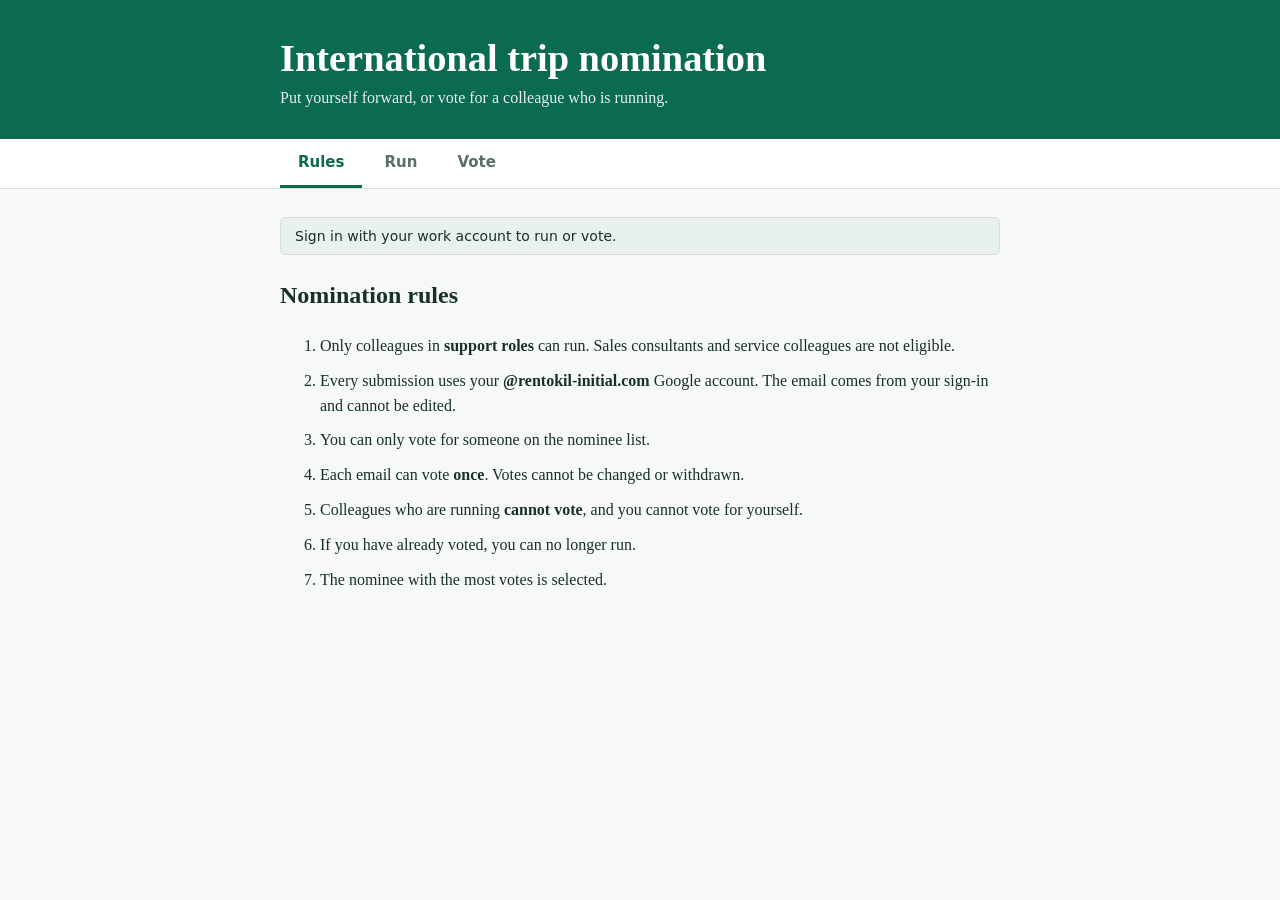
==== index.html @ f0e13e38 "Initial SetUp" ====
<!DOCTYPE html>
<html lang="en">
<head>
<meta charset="utf-8">
<meta name="viewport" content="width=device-width, initial-scale=1">
<title>International Trip Nomination</title>
<link rel="stylesheet" href="styles.css">
<script src="https://accounts.google.com/gsi/client" async defer></script>
</head>
<body>
<header><div class="wrap">
  <h1>International trip nomination</h1>
  <p>Put yourself forward, or vote for a colleague who is running.</p>
</div></header>

<nav><div class="wrap" role="tablist">
  <button role="tab" aria-selected="true" data-tab="rules">Rules</button>
  <button role="tab" aria-selected="false" data-tab="run">Run</button>
  <button role="tab" aria-selected="false" data-tab="vote">Vote</button>
</div></nav>

<main><div class="wrap">
  <div class="who" id="who">
    <span id="who-text">Sign in with your work account to run or vote.</span>
    <div id="g-btn"></div>
  </div>

  <section id="rules" class="on">
    <h2>Nomination rules</h2>
    <ol>
      <li>Only colleagues in <strong>support roles</strong> can run. Sales consultants and service colleagues are not eligible.</li>
      <li>Every submission uses your <strong>@rentokil-initial.com</strong> Google account. The email comes from your sign-in and cannot be edited.</li>
      <li>You can only vote for someone on the nominee list.</li>
      <li>Each email can vote <strong>once</strong>. Votes cannot be changed or withdrawn.</li>
      <li>Colleagues who are running <strong>cannot vote</strong>, and you cannot vote for yourself.</li>
      <li>If you have already voted, you can no longer run.</li>
      <li>The nominee with the most votes is selected.</li>
    </ol>
  </section>

  <section id="run">
    <h2>Run for nomination</h2>
    <label for="r-dept">Department</label>
    <input id="r-dept" maxlength="120">
    <label for="r-name">Full name</label>
    <input id="r-name" autocomplete="name" maxlength="120">
    <label for="r-email">Work email</label>
    <input id="r-email" readonly>
    <button class="go" id="run-go" disabled>Enter nomination</button>
    <div class="msg" id="run-msg" role="status"></div>
  </section>

  <section id="vote">
    <h2>Vote for a nominee</h2>
    <label for="v-name">Your full name</label>
    <input id="v-name" autocomplete="name" maxlength="120">
    <label for="v-email">Your work email</label>
    <input id="v-email" readonly>
    <label for="v-target">Work email of your nominee</label>
    <input id="v-target" type="email" list="nominees" placeholder="name@rentokil-initial.com" autocomplete="off">
    <datalist id="nominees"></datalist>
    <div class="hint" id="count"></div>
    <button class="go" id="vote-go" disabled>Cast vote</button>
    <div class="msg" id="vote-msg" role="status"></div>
  </section>
</div></main>

<script src="config.js"></script>
<script src="app.js"></script>
</body>
</html>
---- styles.css ----
:root{--ink:#16302b;--muted:#5b6f6a;--paper:#f7f9f6;--card:#fff;--line:#d5ded9;--brand:#0b6b4f;--brand-d:#084c38;--err:#a3281f}
*{box-sizing:border-box}
body{margin:0;font:16px/1.55 Georgia,'Times New Roman',serif;color:var(--ink);background:var(--paper)}
header{background:var(--brand);color:#fff;padding:36px 20px 28px}
.wrap{max-width:720px;margin:0 auto}
h1{margin:0 0 6px;font-size:clamp(1.7rem,5vw,2.4rem);line-height:1.15}
header p{margin:0;opacity:.9}
nav{border-bottom:1px solid var(--line);background:var(--card)}
nav .wrap{display:flex;gap:4px}
nav button{font:600 15px system-ui,sans-serif;padding:14px 18px;border:0;background:none;color:var(--muted);cursor:pointer;border-bottom:3px solid transparent}
nav button[aria-selected=true]{color:var(--brand);border-color:var(--brand)}
button:focus-visible,input:focus-visible,.go:focus-visible{outline:3px solid #f2b705;outline-offset:2px}
main{padding:28px 20px 60px}
section{display:none}section.on{display:block}
.who{font:14px system-ui,sans-serif;background:#e9f1ed;border:1px solid var(--line);padding:10px 14px;border-radius:6px;margin-bottom:22px;display:flex;gap:14px;align-items:center;justify-content:space-between;flex-wrap:wrap}
label{display:block;font:600 14px system-ui,sans-serif;margin:16px 0 6px}
input{width:100%;padding:11px 12px;font:16px system-ui,sans-serif;border:1px solid #9db0a9;border-radius:6px;background:#fff}
input[readonly]{background:#eef2ef;color:var(--muted)}
.go{margin-top:22px;font:600 16px system-ui,sans-serif;padding:12px 22px;border:0;border-radius:6px;background:var(--brand);color:#fff;cursor:pointer}
.go:hover{background:var(--brand-d)}.go:disabled{background:#9db0a9;cursor:not-allowed}
.msg{margin-top:16px;padding:12px 14px;border-radius:6px;font:15px system-ui,sans-serif;display:none}
.msg.err{display:block;background:#fbeceb;color:var(--err);border:1px solid #e6b6b2}
.msg.ok{display:block;background:#e6f3ec;color:var(--brand);border:1px solid #a9d3bd}
h2{margin-top:0}ol li{margin-bottom:10px}
.hint{font:13px system-ui,sans-serif;color:var(--muted);margin-top:4px}
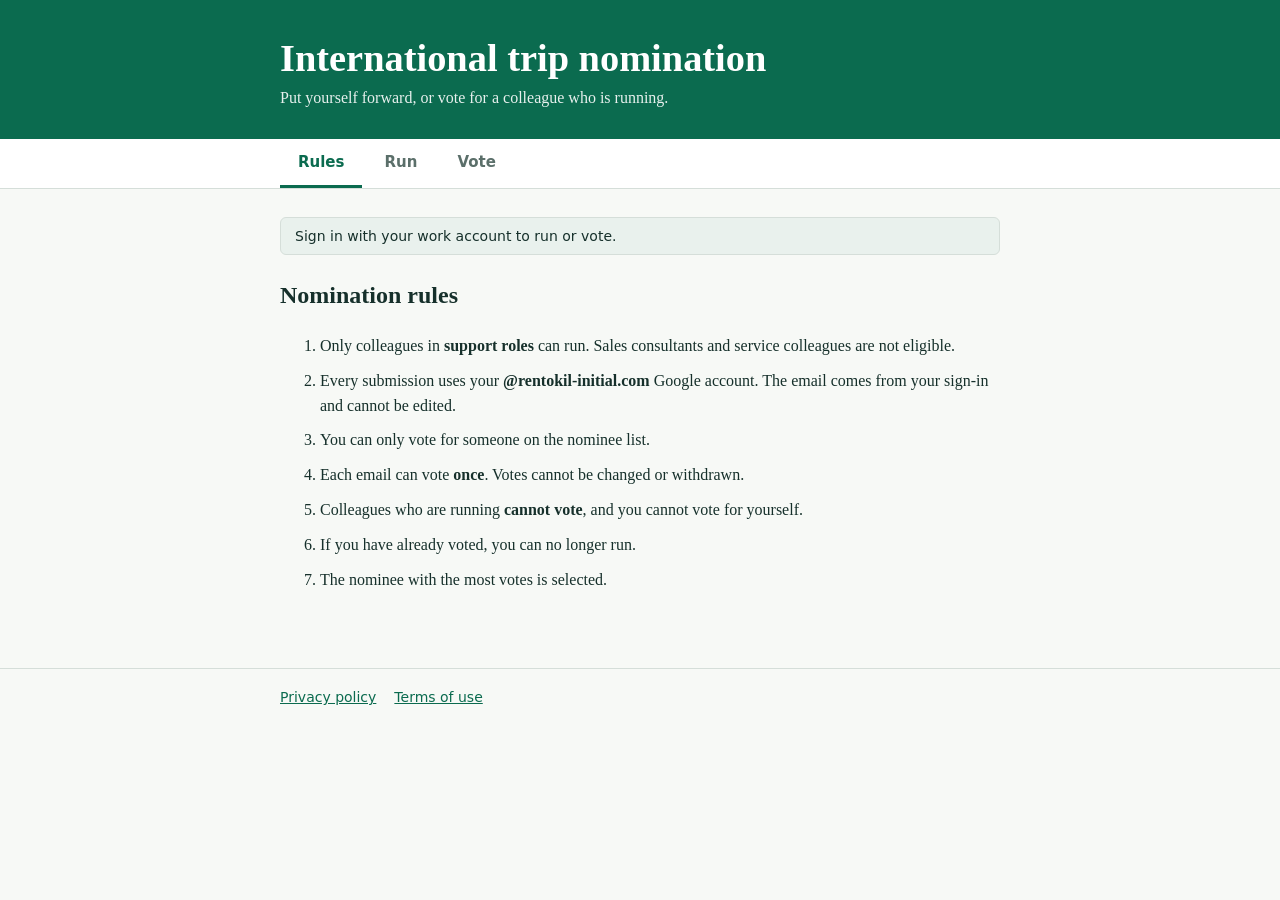
==== commit 4c98944d: "privacy and terms updates" ====
--- a/index.html
+++ b/index.html
@@ -65,6 +65,8 @@
   </section>
 </div></main>
 
+<footer><div class="wrap"><a href="privacy.html">Privacy policy</a><a href="terms.html">Terms of use</a></div></footer>
+
 <script src="config.js"></script>
 <script src="app.js"></script>
 </body>
--- a/styles.css
+++ b/styles.css
@@ -23,3 +23,9 @@
 .msg.ok{display:block;background:#e6f3ec;color:var(--brand);border:1px solid #a9d3bd}
 h2{margin-top:0}ol li{margin-bottom:10px}
 .hint{font:13px system-ui,sans-serif;color:var(--muted);margin-top:4px}
+footer{border-top:1px solid var(--line);padding:20px;font:14px system-ui,sans-serif;color:var(--muted)}
+footer .wrap{display:flex;gap:18px;flex-wrap:wrap}
+footer a,.back{color:var(--brand)}
+.doc h2{margin-top:32px;font-size:1.2rem}
+.doc p,.doc li{max-width:68ch}
+.updated{font:13px system-ui,sans-serif;color:var(--muted)}
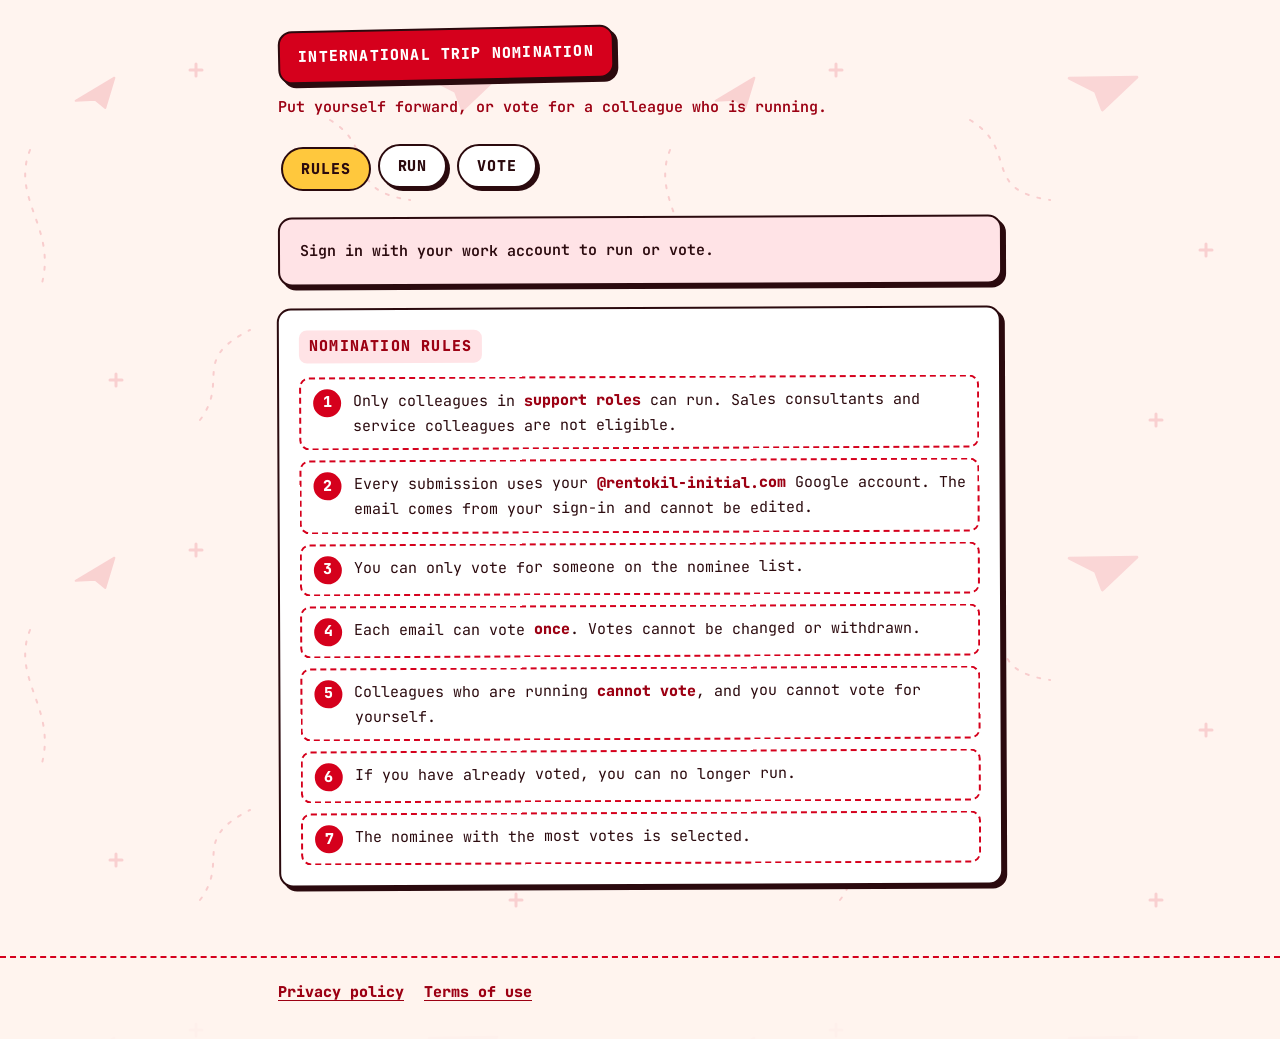
==== commit 56fcc5df: "enhancements" ====
--- a/index.html
+++ b/index.html
@@ -4,6 +4,7 @@
 <meta charset="utf-8">
 <meta name="viewport" content="width=device-width, initial-scale=1">
 <title>International Trip Nomination</title>
+<link rel="preconnect" href="https://fonts.googleapis.com"><link rel="preconnect" href="https://fonts.gstatic.com" crossorigin><link href="https://fonts.googleapis.com/css2?family=JetBrains+Mono:wght@400;600;800\&display=swap" rel="stylesheet">
 <link rel="stylesheet" href="styles.css">
 <script src="https://accounts.google.com/gsi/client" async defer></script>
 </head>
@@ -20,25 +21,25 @@
 </div></nav>
 
 <main><div class="wrap">
-  <div class="who" id="who">
+  <div class="card who">
     <span id="who-text">Sign in with your work account to run or vote.</span>
     <div id="g-btn"></div>
   </div>
 
-  <section id="rules" class="on">
+  <section id="rules" class="on"><div class="card">
     <h2>Nomination rules</h2>
     <ol>
-      <li>Only colleagues in <strong>support roles</strong> can run. Sales consultants and service colleagues are not eligible.</li>
-      <li>Every submission uses your <strong>@rentokil-initial.com</strong> Google account. The email comes from your sign-in and cannot be edited.</li>
-      <li>You can only vote for someone on the nominee list.</li>
-      <li>Each email can vote <strong>once</strong>. Votes cannot be changed or withdrawn.</li>
-      <li>Colleagues who are running <strong>cannot vote</strong>, and you cannot vote for yourself.</li>
-      <li>If you have already voted, you can no longer run.</li>
-      <li>The nominee with the most votes is selected.</li>
+      <li><span>Only colleagues in <strong>support roles</strong> can run. Sales consultants and service colleagues are not eligible.</span></li>
+      <li><span>Every submission uses your <strong>@rentokil-initial.com</strong> Google account. The email comes from your sign-in and cannot be edited.</span></li>
+      <li><span>You can only vote for someone on the nominee list.</span></li>
+      <li><span>Each email can vote <strong>once</strong>. Votes cannot be changed or withdrawn.</span></li>
+      <li><span>Colleagues who are running <strong>cannot vote</strong>, and you cannot vote for yourself.</span></li>
+      <li><span>If you have already voted, you can no longer run.</span></li>
+      <li><span>The nominee with the most votes is selected.</span></li>
     </ol>
-  </section>
+  </div></section>
 
-  <section id="run">
+  <section id="run"><div class="card">
     <h2>Run for nomination</h2>
     <label for="r-dept">Department</label>
     <input id="r-dept" maxlength="120">
@@ -48,21 +49,23 @@
     <input id="r-email" readonly>
     <button class="go" id="run-go" disabled>Enter nomination</button>
     <div class="msg" id="run-msg" role="status"></div>
-  </section>
+  </div></section>
 
-  <section id="vote">
+  <section id="vote"><div class="card">
     <h2>Vote for a nominee</h2>
     <label for="v-name">Your full name</label>
     <input id="v-name" autocomplete="name" maxlength="120">
     <label for="v-email">Your work email</label>
     <input id="v-email" readonly>
-    <label for="v-target">Work email of your nominee</label>
-    <input id="v-target" type="email" list="nominees" placeholder="name@rentokil-initial.com" autocomplete="off">
-    <datalist id="nominees"></datalist>
+    <label for="v-target">Nominee work email</label>
+    <div class="pick">
+      <input id="v-target" type="email" placeholder="Type a name or email" autocomplete="off" role="combobox" aria-expanded="false" aria-controls="sugg">
+      <div class="sugg" id="sugg" role="listbox" hidden></div>
+    </div>
     <div class="hint" id="count"></div>
     <button class="go" id="vote-go" disabled>Cast vote</button>
     <div class="msg" id="vote-msg" role="status"></div>
-  </section>
+  </div></section>
 </div></main>
 
 <footer><div class="wrap"><a href="privacy.html">Privacy policy</a><a href="terms.html">Terms of use</a></div></footer>
--- a/styles.css
+++ b/styles.css
@@ -1,31 +1,81 @@
-:root{--ink:#16302b;--muted:#5b6f6a;--paper:#f7f9f6;--card:#fff;--line:#d5ded9;--brand:#0b6b4f;--brand-d:#084c38;--err:#a3281f}
+/* Single font, single size. Contrast comes from weight, colour, fills, borders and shadows. */
+:root{
+  --red:#d5001c; --red-d:#9c0013; --tint:#ffe3e6; --paper:#fff4ef; --card:#fff;
+  --ink:#2b0a0e; --muted:#7a4f55; --line:#2b0a0e; --ok:#14683a; --gold:#ffc83d;
+  --r:14px; --shadow:4px 4px 0 var(--ink);
+}
 *{box-sizing:border-box}
-body{margin:0;font:16px/1.55 Georgia,'Times New Roman',serif;color:var(--ink);background:var(--paper)}
-header{background:var(--brand);color:#fff;padding:36px 20px 28px}
-.wrap{max-width:720px;margin:0 auto}
-h1{margin:0 0 6px;font-size:clamp(1.7rem,5vw,2.4rem);line-height:1.15}
-header p{margin:0;opacity:.9}
-nav{border-bottom:1px solid var(--line);background:var(--card)}
-nav .wrap{display:flex;gap:4px}
-nav button{font:600 15px system-ui,sans-serif;padding:14px 18px;border:0;background:none;color:var(--muted);cursor:pointer;border-bottom:3px solid transparent}
-nav button[aria-selected=true]{color:var(--brand);border-color:var(--brand)}
-button:focus-visible,input:focus-visible,.go:focus-visible{outline:3px solid #f2b705;outline-offset:2px}
-main{padding:28px 20px 60px}
+html{font-size:15px}
+body{margin:0;font-family:'JetBrains Mono',ui-monospace,Menlo,Consolas,monospace;font-size:1rem;line-height:1.65;color:var(--ink);
+  background:var(--paper) url(sky.svg) 0 0/640px 480px repeat}
+h1,h2,h3,p,ol,ul{font-size:1rem;margin:0}
+.wrap{max-width:760px;margin:0 auto;padding:0 18px}
+
+/* Header */
+header{padding:28px 0 8px}
+header h1{display:inline-block;background:var(--red);color:#fff;font-weight:800;text-transform:uppercase;letter-spacing:.08em;
+  padding:12px 18px;border:2px solid var(--ink);border-radius:var(--r);box-shadow:var(--shadow);transform:rotate(-1.2deg)}
+header p{margin-top:14px;font-weight:600;color:var(--red-d)}
+
+/* Tabs */
+nav{padding:16px 0}
+nav .wrap{display:flex;gap:10px;overflow-x:auto;padding-bottom:6px}
+nav button{font:inherit;font-weight:800;text-transform:uppercase;letter-spacing:.06em;white-space:nowrap;min-height:44px;
+  padding:8px 18px;border:2px solid var(--ink);border-radius:999px;background:var(--card);color:var(--ink);cursor:pointer;box-shadow:3px 3px 0 var(--ink);transition:transform .1s,box-shadow .1s}
+nav button:hover{transform:translate(-1px,-1px)}
+nav button[aria-selected=true]{background:var(--gold);transform:translate(3px,3px);box-shadow:none}
+
+/* Cards */
+main{padding:6px 0 48px}
+.card{background:var(--card);border:2px solid var(--ink);border-radius:var(--r);box-shadow:var(--shadow);padding:20px;margin-bottom:22px}
+.card:nth-of-type(odd){transform:rotate(-.25deg)}
+.card:nth-of-type(even){transform:rotate(.25deg)}
+.card h2{display:inline-block;background:var(--tint);color:var(--red-d);font-weight:800;text-transform:uppercase;letter-spacing:.08em;padding:4px 10px;border-radius:8px;margin-bottom:14px}
+.who{display:flex;gap:14px;align-items:center;justify-content:space-between;flex-wrap:wrap;background:var(--tint);font-weight:600}
 section{display:none}section.on{display:block}
-.who{font:14px system-ui,sans-serif;background:#e9f1ed;border:1px solid var(--line);padding:10px 14px;border-radius:6px;margin-bottom:22px;display:flex;gap:14px;align-items:center;justify-content:space-between;flex-wrap:wrap}
-label{display:block;font:600 14px system-ui,sans-serif;margin:16px 0 6px}
-input{width:100%;padding:11px 12px;font:16px system-ui,sans-serif;border:1px solid #9db0a9;border-radius:6px;background:#fff}
-input[readonly]{background:#eef2ef;color:var(--muted)}
-.go{margin-top:22px;font:600 16px system-ui,sans-serif;padding:12px 22px;border:0;border-radius:6px;background:var(--brand);color:#fff;cursor:pointer}
-.go:hover{background:var(--brand-d)}.go:disabled{background:#9db0a9;cursor:not-allowed}
-.msg{margin-top:16px;padding:12px 14px;border-radius:6px;font:15px system-ui,sans-serif;display:none}
-.msg.err{display:block;background:#fbeceb;color:var(--err);border:1px solid #e6b6b2}
-.msg.ok{display:block;background:#e6f3ec;color:var(--brand);border:1px solid #a9d3bd}
-h2{margin-top:0}ol li{margin-bottom:10px}
-.hint{font:13px system-ui,sans-serif;color:var(--muted);margin-top:4px}
-footer{border-top:1px solid var(--line);padding:20px;font:14px system-ui,sans-serif;color:var(--muted)}
-footer .wrap{display:flex;gap:18px;flex-wrap:wrap}
-footer a,.back{color:var(--brand)}
-.doc h2{margin-top:32px;font-size:1.2rem}
-.doc p,.doc li{max-width:68ch}
-.updated{font:13px system-ui,sans-serif;color:var(--muted)}
+ol{padding-left:0;list-style:none;counter-item:rules;display:grid;gap:10px}
+ol li{counter-increment:rules;display:flex;gap:12px;align-items:flex-start;padding:10px 12px;border:2px dashed var(--red);border-radius:10px}
+ol li::before{content:counter(rules);flex:none;display:grid;place-items:center;width:28px;height:28px;border-radius:50%;background:var(--red);color:#fff;font-weight:800}
+strong{font-weight:800;color:var(--red-d)}
+a{color:var(--red-d);font-weight:800;text-underline-offset:3px}
+
+/* Forms */
+label{display:block;font-weight:800;text-transform:uppercase;letter-spacing:.06em;color:var(--red-d);margin:16px 0 6px}
+input{width:100%;min-height:46px;padding:10px 12px;font:inherit;color:var(--ink);background:#fff;border:2px solid var(--ink);border-radius:10px}
+input::placeholder{color:#b08a8f}
+input[readonly]{background:var(--tint);color:var(--muted);font-weight:600}
+input:focus-visible,button:focus-visible,a:focus-visible{outline:3px solid var(--gold);outline-offset:2px;box-shadow:0 0 0 5px var(--ink)}
+.hint{color:var(--muted);margin-top:6px}
+
+/* Primary button: filled red, high contrast against the cream page */
+.go{margin-top:22px;width:100%;min-height:50px;font:inherit;font-weight:800;text-transform:uppercase;letter-spacing:.08em;
+  padding:12px 22px;border:2px solid var(--ink);border-radius:12px;background:var(--red);color:#fff;cursor:pointer;box-shadow:var(--shadow);transition:transform .1s,box-shadow .1s}
+.go:hover:not(:disabled){background:var(--red-d);transform:translate(-1px,-1px)}
+.go:active:not(:disabled){transform:translate(4px,4px);box-shadow:none}
+.go:disabled{background:#e6d3d5;color:#8d7074;border-style:dashed;box-shadow:none;cursor:not-allowed}
+@media(min-width:560px){.go{width:auto}}
+
+/* Messages */
+.msg{margin-top:16px;padding:12px 14px;border:2px solid var(--ink);border-radius:10px;font-weight:600;display:none}
+.msg.err{display:block;background:#ffd9dd;color:var(--red-d)}
+.msg.ok{display:block;background:#d9f5e3;color:var(--ok)}
+
+/* Nominee suggestions */
+.pick{position:relative}
+.sugg{position:absolute;z-index:5;left:0;right:0;top:calc(100% + 6px);max-height:280px;overflow:auto;display:grid;gap:8px;padding:10px;
+  background:var(--card);border:2px solid var(--ink);border-radius:var(--r);box-shadow:var(--shadow)}
+.sugg[hidden]{display:none}
+.sugg-item{display:grid;gap:2px;text-align:left;font:inherit;padding:10px 12px;background:var(--paper);border:2px solid var(--ink);border-radius:10px;cursor:pointer;color:var(--ink)}
+.sugg-item:hover,.sugg-item:focus-visible{background:var(--gold)}
+.sugg-item b{font-weight:800}.sugg-item span{color:var(--muted)}
+.sugg-note{padding:6px 4px;color:var(--muted);font-weight:600}
+
+/* Footer */
+footer{padding:22px 0 34px;border-top:2px dashed var(--red);background:rgba(255,244,239,.9)}
+footer .wrap{display:flex;gap:20px;flex-wrap:wrap}
+.back{display:inline-block;margin-bottom:12px}
+.updated{color:var(--muted);margin-bottom:12px}
+.doc{background:var(--card);border:2px solid var(--ink);border-radius:var(--r);box-shadow:var(--shadow);padding:20px}
+.doc h2{background:var(--tint);color:var(--red-d);display:inline-block;font-weight:800;text-transform:uppercase;letter-spacing:.08em;padding:4px 10px;border-radius:8px;margin:24px 0 10px}
+.doc ul{padding-left:20px}.doc li{margin-bottom:6px}
+@media(prefers-reduced-motion:reduce){*{transition:none!important}}
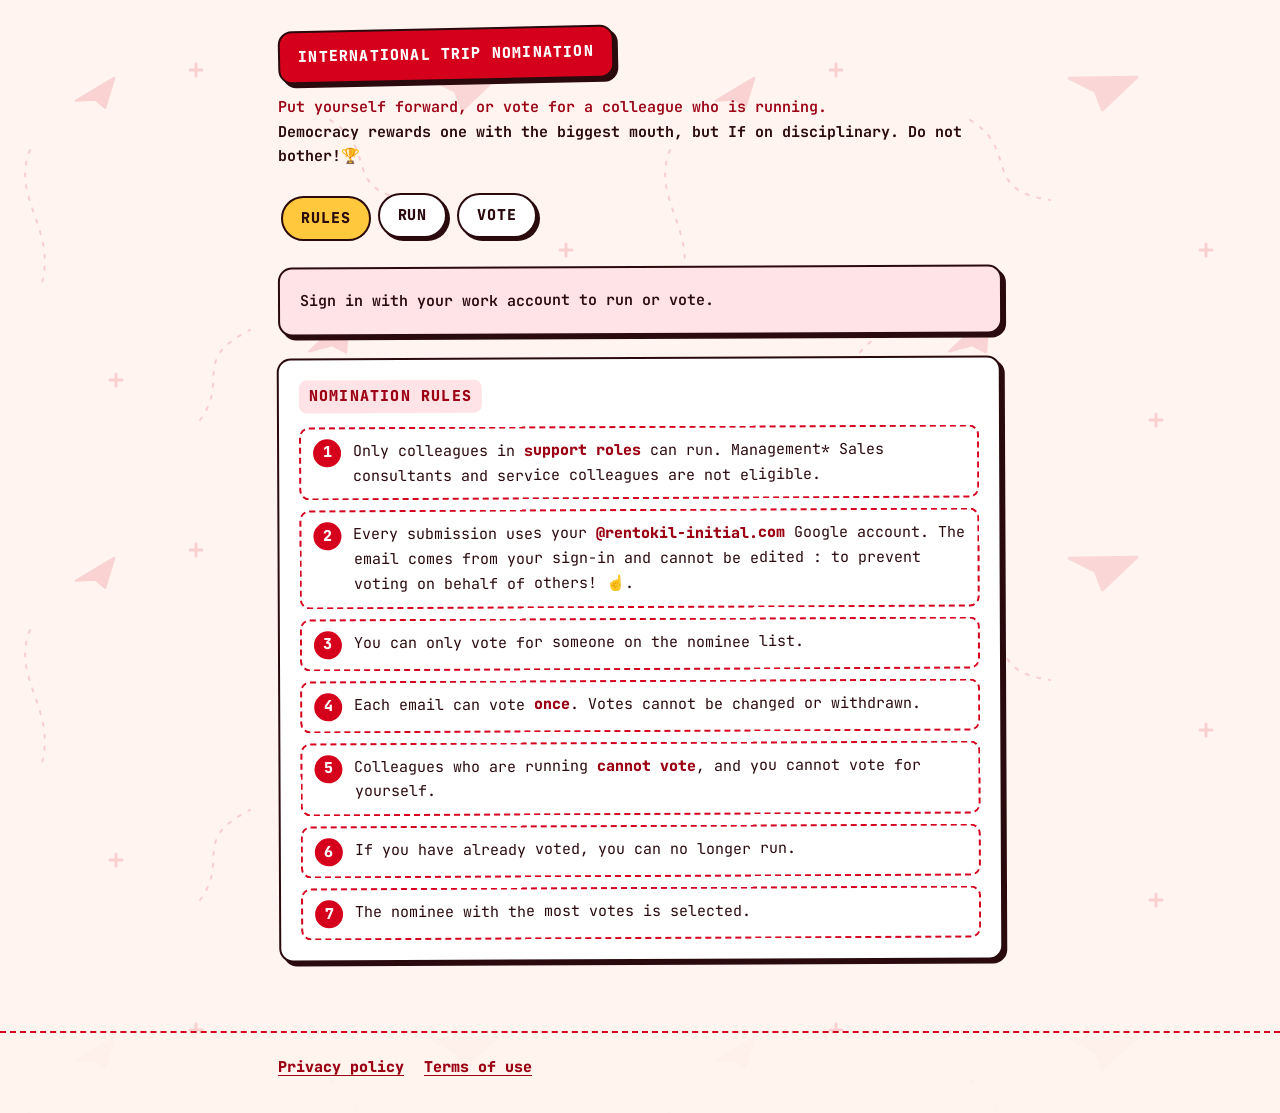
==== commit 18d5aa56: "final" ====
--- a/index.html
+++ b/index.html
@@ -12,6 +12,7 @@
 <header><div class="wrap">
   <h1>International trip nomination</h1>
   <p>Put yourself forward, or vote for a colleague who is running.</p>
+  <h2>Democracy rewards one with the biggest mouth, but If on disciplinary. Do not bother!🏆</h2>
 </div></header>
 
 <nav><div class="wrap" role="tablist">
@@ -29,8 +30,8 @@
   <section id="rules" class="on"><div class="card">
     <h2>Nomination rules</h2>
     <ol>
-      <li><span>Only colleagues in <strong>support roles</strong> can run. Sales consultants and service colleagues are not eligible.</span></li>
-      <li><span>Every submission uses your <strong>@rentokil-initial.com</strong> Google account. The email comes from your sign-in and cannot be edited.</span></li>
+      <li><span>Only colleagues in <strong>support roles</strong> can run. Management* Sales consultants and service colleagues are not eligible.</span></li>
+      <li><span>Every submission uses your <strong>@rentokil-initial.com</strong> Google account. The email comes from your sign-in and cannot be edited : to prevent voting on behalf of others! ☝️.</span></li>
       <li><span>You can only vote for someone on the nominee list.</span></li>
       <li><span>Each email can vote <strong>once</strong>. Votes cannot be changed or withdrawn.</span></li>
       <li><span>Colleagues who are running <strong>cannot vote</strong>, and you cannot vote for yourself.</span></li>
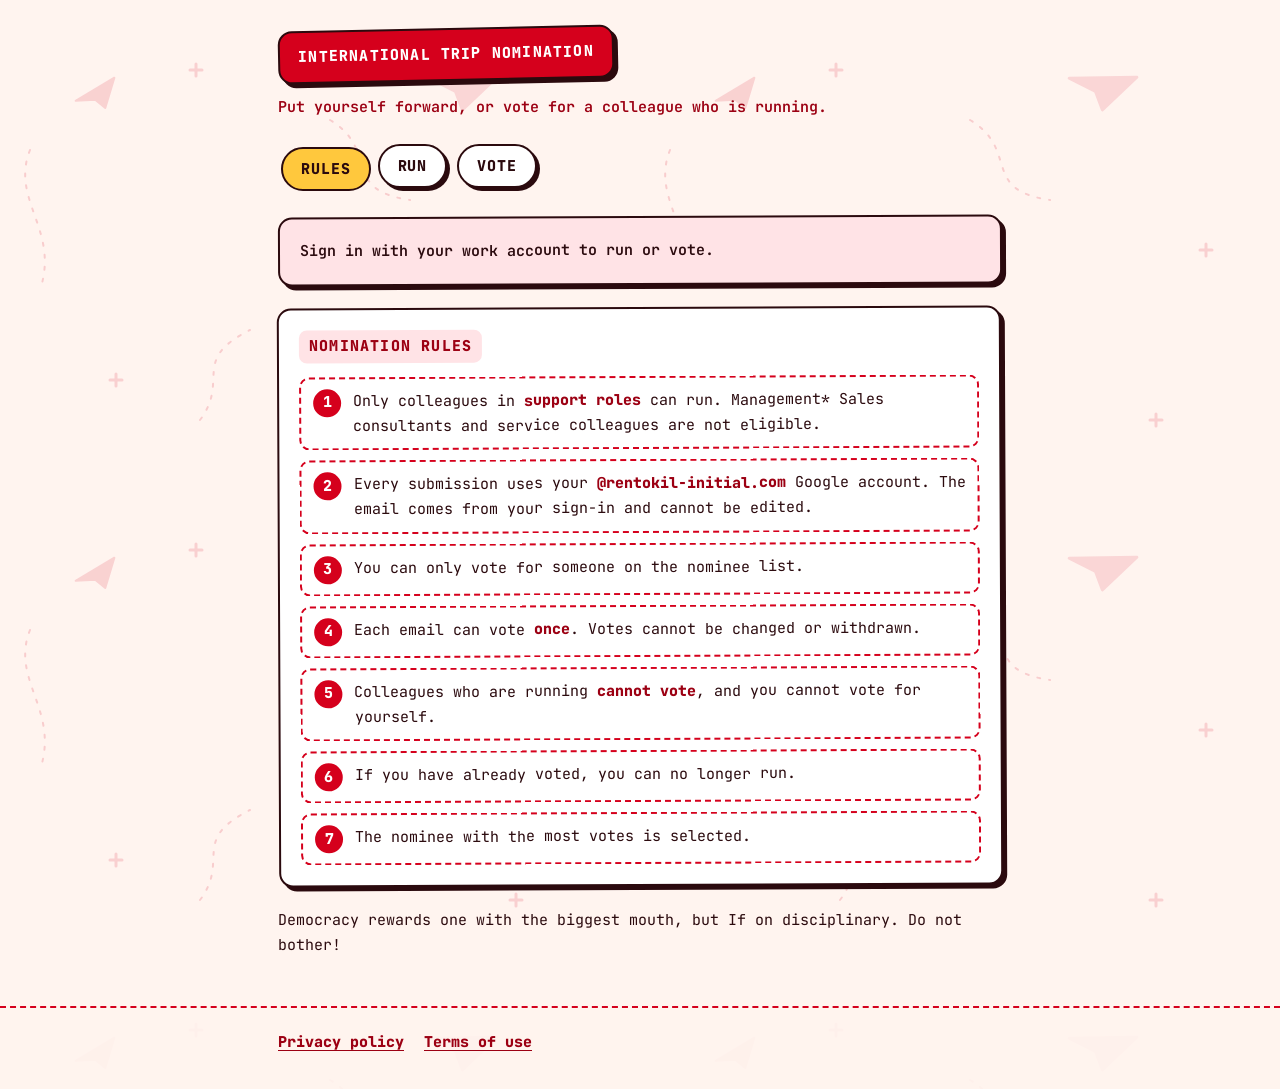
==== commit fc670eca: "auth" ====
--- a/index.html
+++ b/index.html
@@ -12,7 +12,6 @@
 <header><div class="wrap">
   <h1>International trip nomination</h1>
   <p>Put yourself forward, or vote for a colleague who is running.</p>
-  <h2>Democracy rewards one with the biggest mouth, but If on disciplinary. Do not bother!🏆</h2>
 </div></header>
 
 <nav><div class="wrap" role="tablist">
@@ -22,7 +21,7 @@
 </div></nav>
 
 <main><div class="wrap">
-  <div class="card who">
+  <div class="card who" id="signin">
     <span id="who-text">Sign in with your work account to run or vote.</span>
     <div id="g-btn"></div>
   </div>
@@ -31,7 +30,7 @@
     <h2>Nomination rules</h2>
     <ol>
       <li><span>Only colleagues in <strong>support roles</strong> can run. Management* Sales consultants and service colleagues are not eligible.</span></li>
-      <li><span>Every submission uses your <strong>@rentokil-initial.com</strong> Google account. The email comes from your sign-in and cannot be edited : to prevent voting on behalf of others! ☝️.</span></li>
+      <li><span>Every submission uses your <strong>@rentokil-initial.com</strong> Google account. The email comes from your sign-in and cannot be edited.</span></li>
       <li><span>You can only vote for someone on the nominee list.</span></li>
       <li><span>Each email can vote <strong>once</strong>. Votes cannot be changed or withdrawn.</span></li>
       <li><span>Colleagues who are running <strong>cannot vote</strong>, and you cannot vote for yourself.</span></li>
@@ -39,33 +38,40 @@
       <li><span>The nominee with the most votes is selected.</span></li>
     </ol>
   </div></section>
+  <p>Democracy rewards one with the biggest mouth, but If on disciplinary. Do not bother!</p>
 
   <section id="run"><div class="card">
     <h2>Run for nomination</h2>
-    <label for="r-dept">Department</label>
-    <input id="r-dept" maxlength="120">
-    <label for="r-name">Full name</label>
-    <input id="r-name" autocomplete="name" maxlength="120">
-    <label for="r-email">Work email</label>
-    <input id="r-email" readonly>
-    <button class="go" id="run-go" disabled>Enter nomination</button>
-    <div class="msg" id="run-msg" role="status"></div>
+    <div class="reason" id="run-reason" hidden></div>
+    <div id="run-form" hidden>
+      <label for="r-dept">Department</label>
+      <input id="r-dept" maxlength="120">
+      <label for="r-name">Full name</label>
+      <input id="r-name" autocomplete="name" maxlength="120">
+      <label for="r-email">Work email</label>
+      <input id="r-email" readonly>
+      <button class="go" id="run-go">Enter nomination</button>
+      <div class="msg" id="run-msg" role="status"></div>
+    </div>
   </div></section>
 
   <section id="vote"><div class="card">
     <h2>Vote for a nominee</h2>
-    <label for="v-name">Your full name</label>
-    <input id="v-name" autocomplete="name" maxlength="120">
-    <label for="v-email">Your work email</label>
-    <input id="v-email" readonly>
-    <label for="v-target">Nominee work email</label>
-    <div class="pick">
-      <input id="v-target" type="email" placeholder="Type a name or email" autocomplete="off" role="combobox" aria-expanded="false" aria-controls="sugg">
-      <div class="sugg" id="sugg" role="listbox" hidden></div>
+    <div class="reason" id="vote-reason" hidden></div>
+    <div id="vote-form" hidden>
+      <label for="v-name">Your full name</label>
+      <input id="v-name" autocomplete="name" maxlength="120">
+      <label for="v-email">Your work email</label>
+      <input id="v-email" readonly>
+      <label for="v-target">Nominee work email</label>
+      <div class="pick">
+        <input id="v-target" type="email" placeholder="Type a name or email" autocomplete="off" role="combobox" aria-expanded="false" aria-controls="sugg">
+        <div class="sugg" id="sugg" role="listbox" hidden></div>
+      </div>
+      <div class="hint" id="count"></div>
+      <button class="go" id="vote-go">Cast vote</button>
+      <div class="msg" id="vote-msg" role="status"></div>
     </div>
-    <div class="hint" id="count"></div>
-    <button class="go" id="vote-go" disabled>Cast vote</button>
-    <div class="msg" id="vote-msg" role="status"></div>
   </div></section>
 </div></main>
 
--- a/styles.css
+++ b/styles.css
@@ -79,3 +79,5 @@
 .doc h2{background:var(--tint);color:var(--red-d);display:inline-block;font-weight:800;text-transform:uppercase;letter-spacing:.08em;padding:4px 10px;border-radius:8px;margin:24px 0 10px}
 .doc ul{padding-left:20px}.doc li{margin-bottom:6px}
 @media(prefers-reduced-motion:reduce){*{transition:none!important}}
+[hidden]{display:none!important}
+.reason{padding:14px 16px;background:var(--tint);border:2px dashed var(--red);border-radius:10px;font-weight:600;color:var(--red-d)}
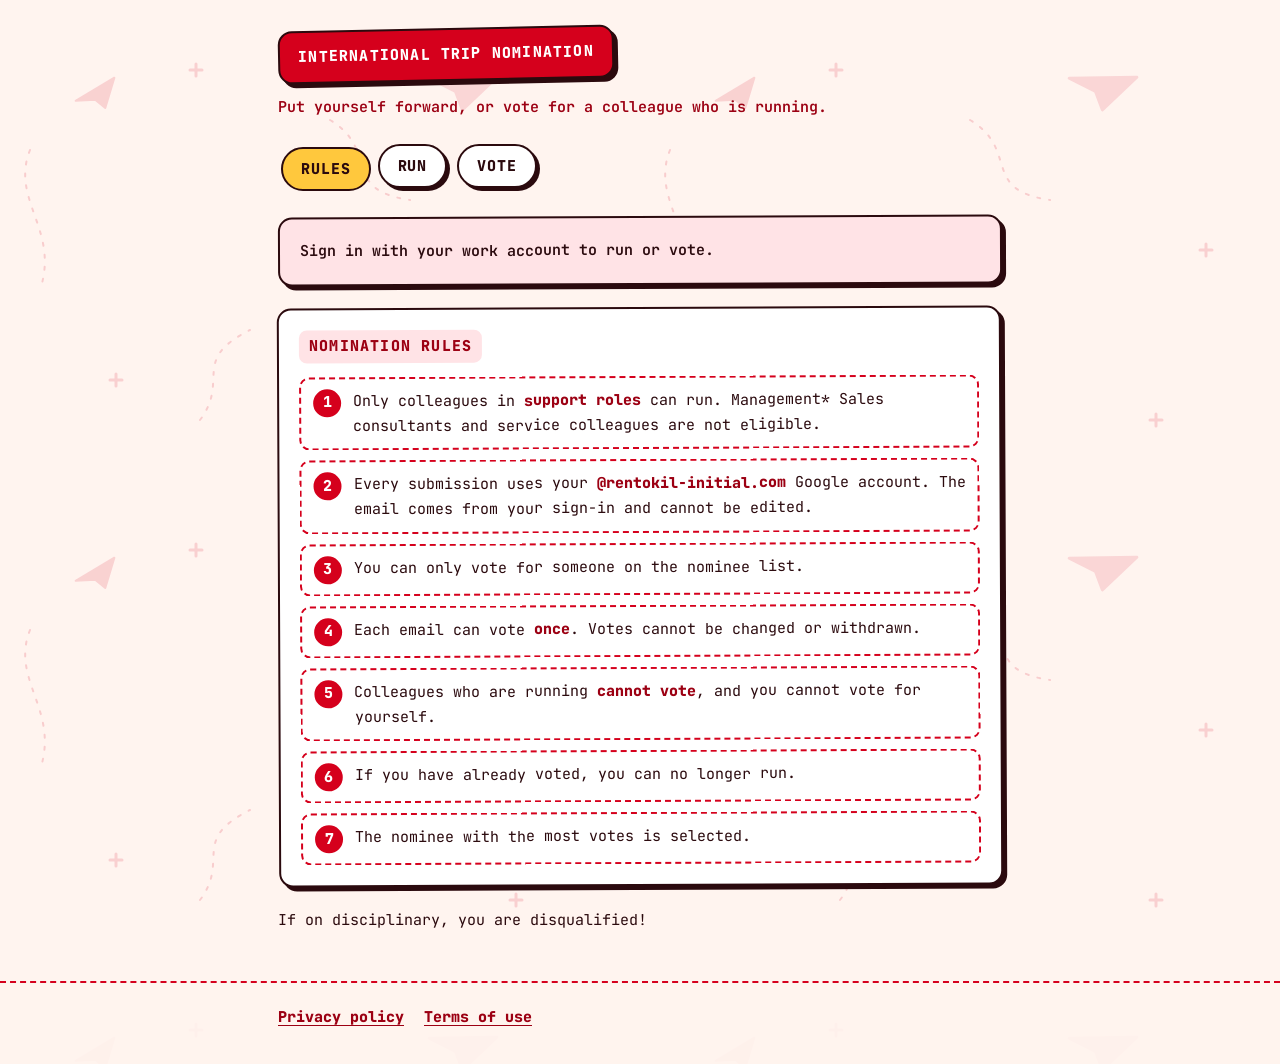
==== commit 4d0d6291: "less off" ====
--- a/index.html
+++ b/index.html
@@ -38,8 +38,7 @@
       <li><span>The nominee with the most votes is selected.</span></li>
     </ol>
   </div></section>
-  <p>Democracy rewards one with the biggest mouth, but If on disciplinary. Do not bother!</p>
-
+<p>If on disciplinary, you are disqualified!</p>
   <section id="run"><div class="card">
     <h2>Run for nomination</h2>
     <div class="reason" id="run-reason" hidden></div>
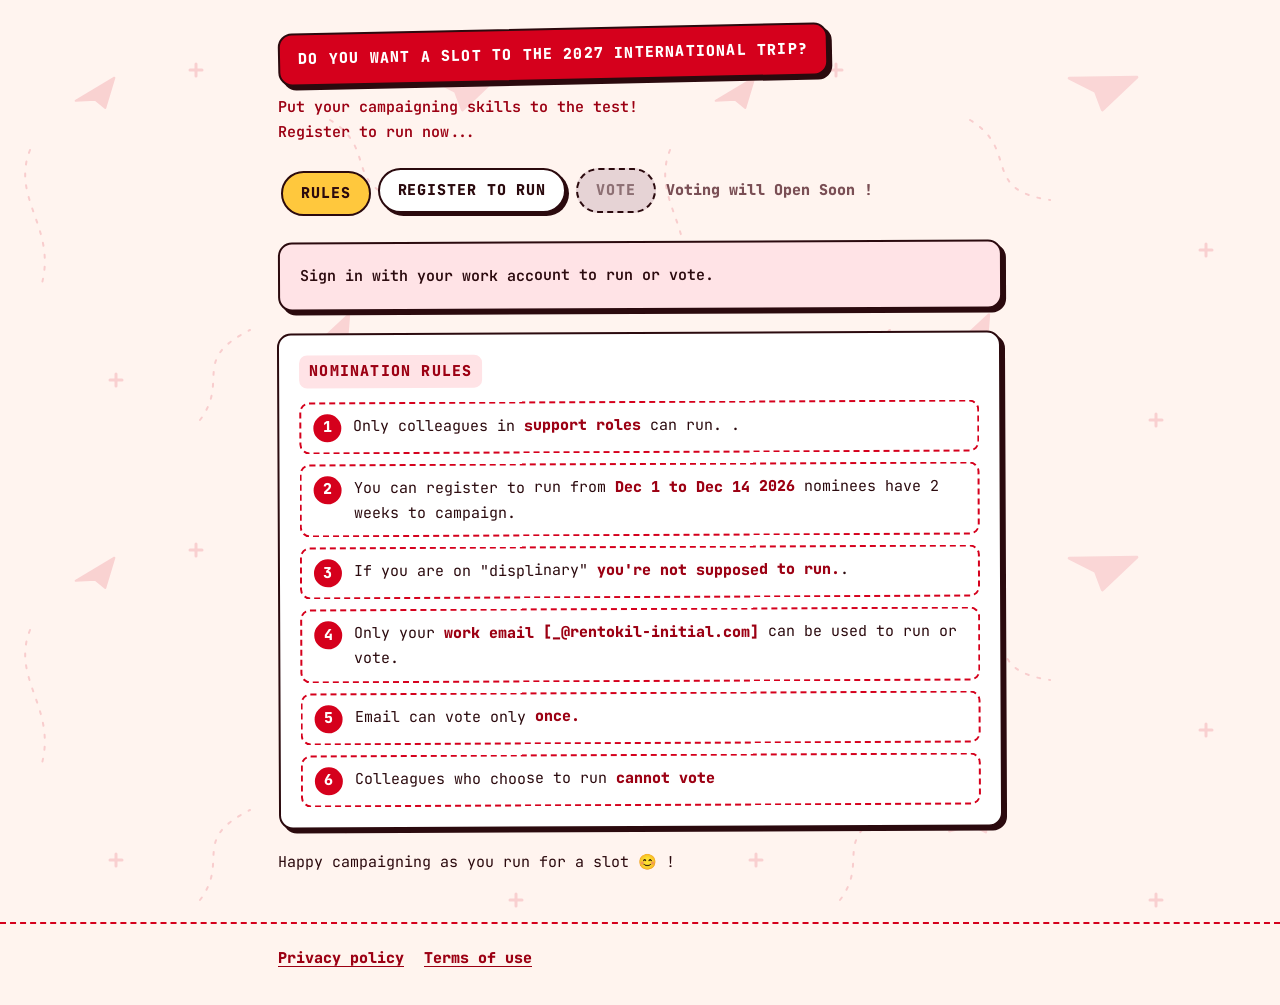
==== commit 33fb4f5e: "Voting is now disabled: The Vote tab is greyed out and non-interactive. “Voting will Open Soon !” ap" ====
--- a/index.html
+++ b/index.html
@@ -10,14 +10,15 @@
 </head>
 <body>
 <header><div class="wrap">
-  <h1>International trip nomination</h1>
-  <p>Put yourself forward, or vote for a colleague who is running.</p>
+  <h1>Do you want a slot to the 2027 international Trip?</h1>
+  <p>Put your campaigning skills to the test! <br> Register to run now... </p>
 </div></header>
 
 <nav><div class="wrap" role="tablist">
   <button role="tab" aria-selected="true" data-tab="rules">Rules</button>
-  <button role="tab" aria-selected="false" data-tab="run">Run</button>
-  <button role="tab" aria-selected="false" data-tab="vote">Vote</button>
+  <button role="tab" aria-selected="false" data-tab="run">Register to Run</button>
+  <button role="tab" aria-selected="false" data-tab="vote" disabled aria-disabled="true">Vote</button>
+  <span class="vote-status">Voting will Open Soon !</span>
 </div></nav>
 
 <main><div class="wrap">
@@ -29,16 +30,15 @@
   <section id="rules" class="on"><div class="card">
     <h2>Nomination rules</h2>
     <ol>
-      <li><span>Only colleagues in <strong>support roles</strong> can run. Management* Sales consultants and service colleagues are not eligible.</span></li>
-      <li><span>Every submission uses your <strong>@rentokil-initial.com</strong> Google account. The email comes from your sign-in and cannot be edited.</span></li>
-      <li><span>You can only vote for someone on the nominee list.</span></li>
-      <li><span>Each email can vote <strong>once</strong>. Votes cannot be changed or withdrawn.</span></li>
-      <li><span>Colleagues who are running <strong>cannot vote</strong>, and you cannot vote for yourself.</span></li>
-      <li><span>If you have already voted, you can no longer run.</span></li>
-      <li><span>The nominee with the most votes is selected.</span></li>
+      <li><span>Only colleagues in <strong>support roles</strong> can run. .</span></li>
+      <li><span>You can register to run from <strong>Dec 1 to Dec 14 2026</strong> nominees have 2 weeks to campaign.</span></li>
+      <li><span>If you are on "displinary" <strong>you're not supposed to run.</strong>.</span></li>
+      <li><span>Only your <strong> work email [_@rentokil-initial.com]</strong> can be used to run or vote.</span></li>
+      <li><span>Email can vote only <strong>once.</strong></span></li>
+      <li><span>Colleagues who choose to run <strong>cannot vote</strong></span></li>
     </ol>
   </div></section>
-<p>If on disciplinary, you are disqualified!</p>
+  <p>Happy campaigning as you run for a slot 😊 !</p>
   <section id="run"><div class="card">
     <h2>Run for nomination</h2>
     <div class="reason" id="run-reason" hidden></div>
@@ -68,7 +68,7 @@
         <div class="sugg" id="sugg" role="listbox" hidden></div>
       </div>
       <div class="hint" id="count"></div>
-      <button class="go" id="vote-go">Cast vote</button>
+      <button class="go" id="vote-go" disabled>Cast vote</button>
       <div class="msg" id="vote-msg" role="status"></div>
     </div>
   </div></section>
--- a/styles.css
+++ b/styles.css
@@ -24,6 +24,8 @@
   padding:8px 18px;border:2px solid var(--ink);border-radius:999px;background:var(--card);color:var(--ink);cursor:pointer;box-shadow:3px 3px 0 var(--ink);transition:transform .1s,box-shadow .1s}
 nav button:hover{transform:translate(-1px,-1px)}
 nav button[aria-selected=true]{background:var(--gold);transform:translate(3px,3px);box-shadow:none}
+nav button:disabled{background:#e6d3d5;color:#8d7074;border-style:dashed;box-shadow:none;cursor:not-allowed}
+.vote-status{color:var(--muted);font-weight:800;white-space:nowrap;align-self:center}
 
 /* Cards */
 main{padding:6px 0 48px}
